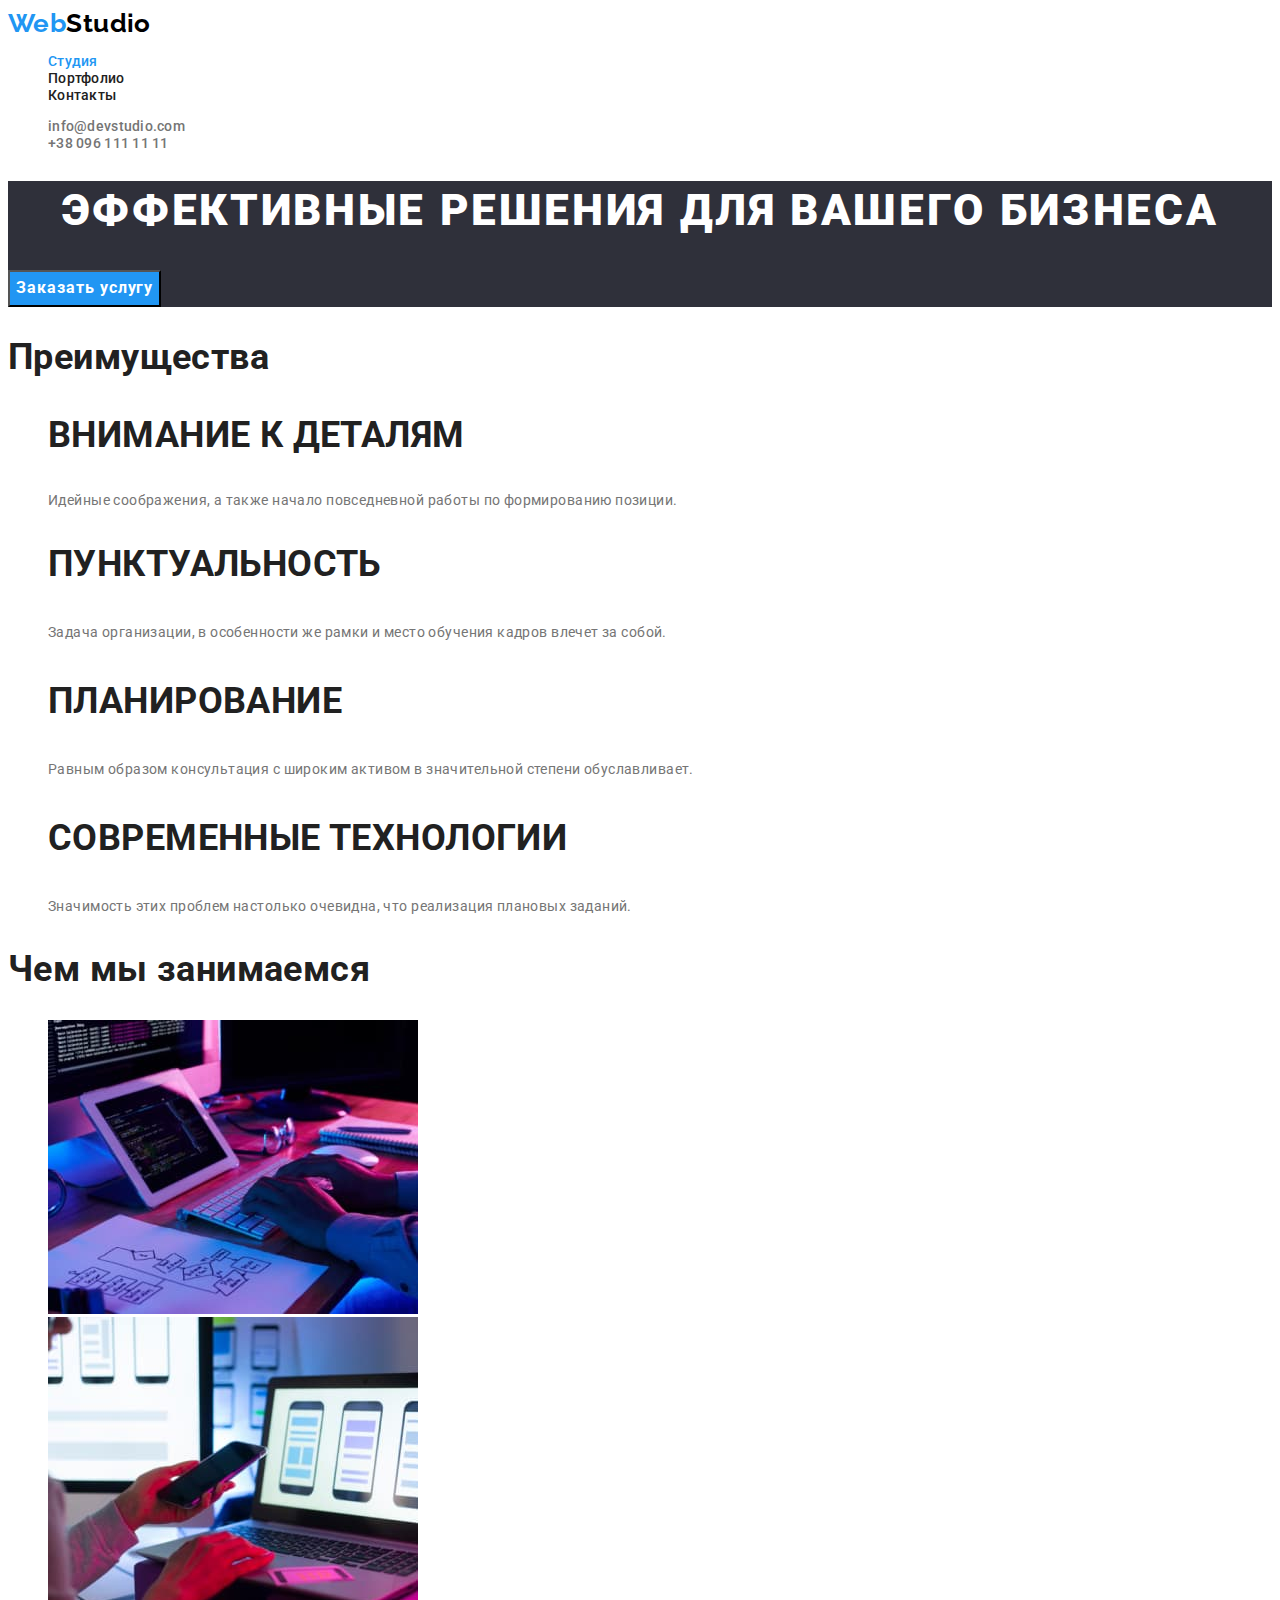
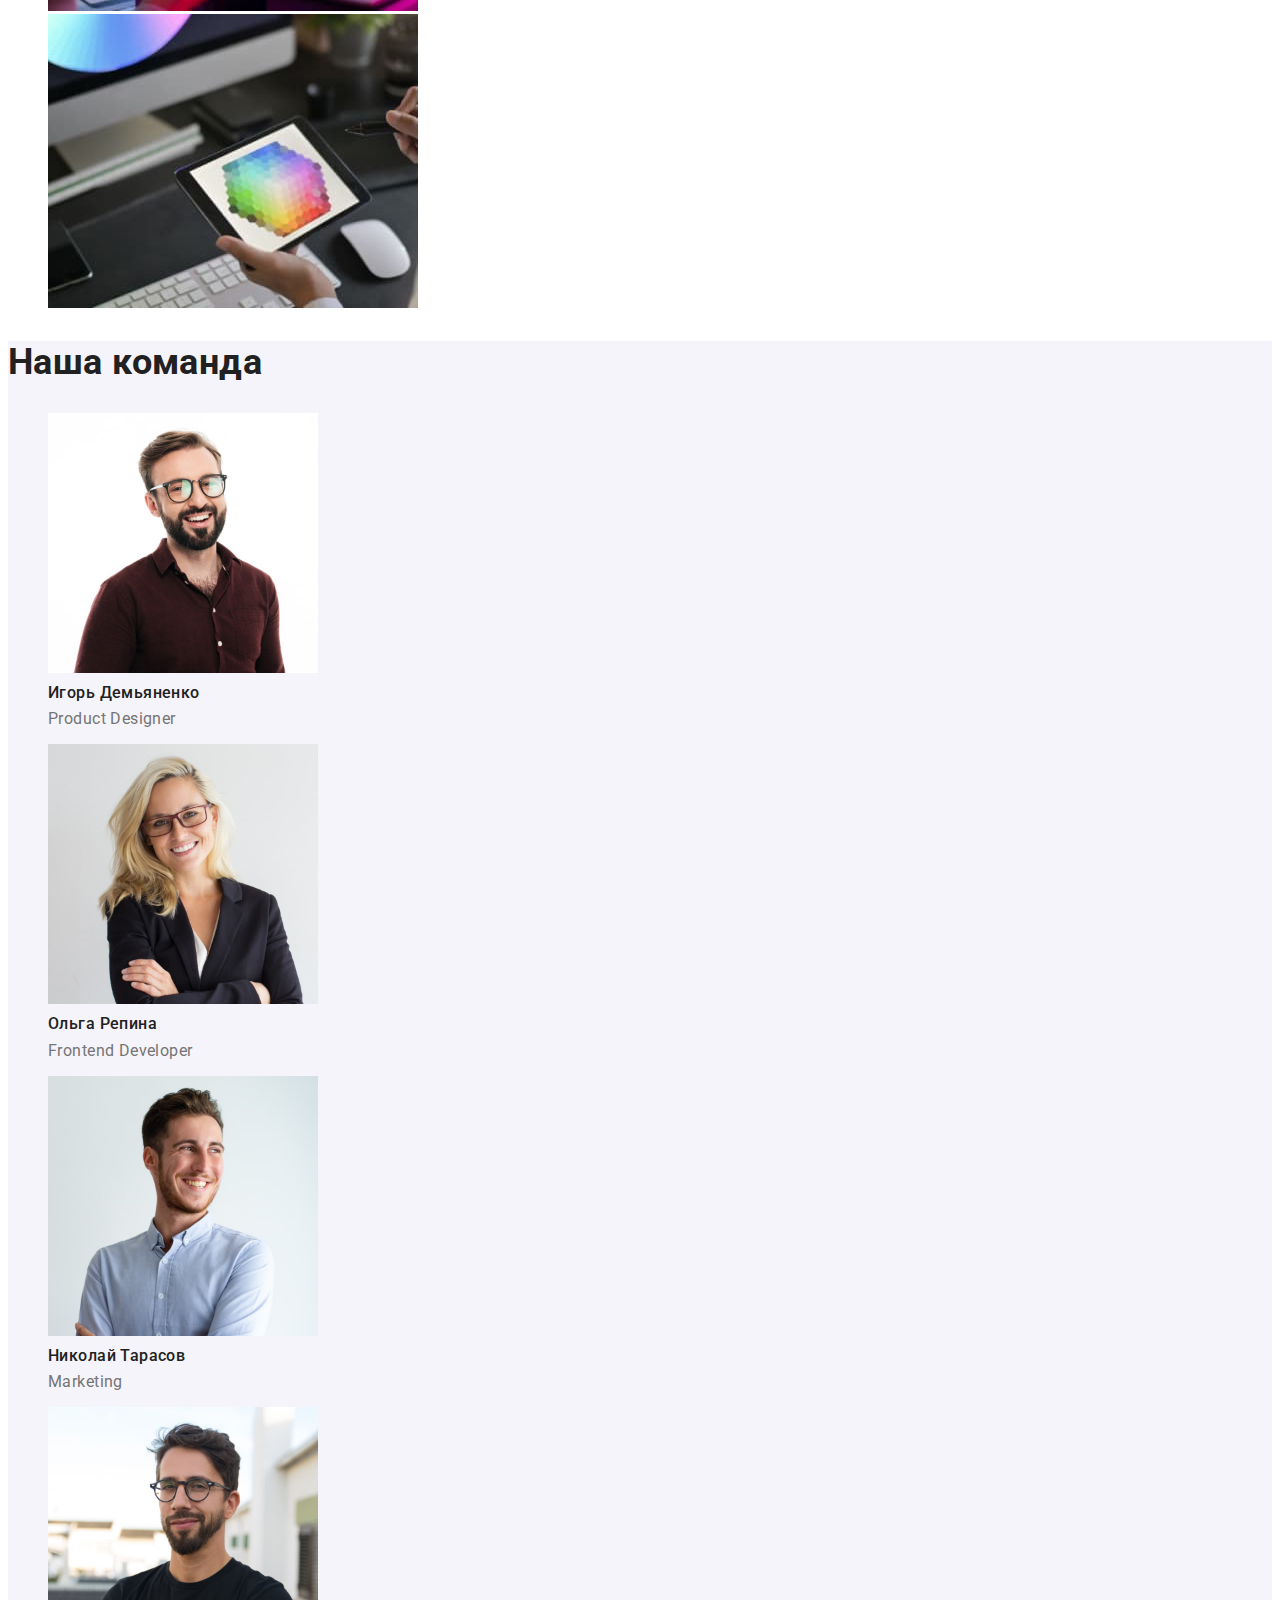
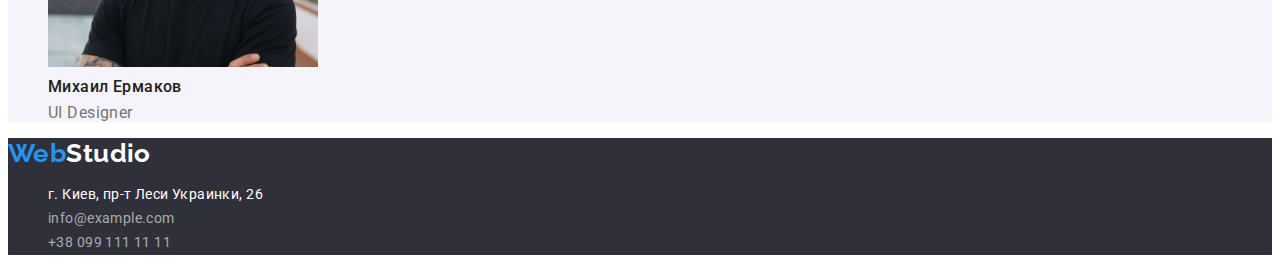
==== index.html @ 38f0632b "добавляет исходные данные" ====
<!DOCTYPE html>
<html lang="ru">
  <head>
    <meta charset="UTF-8" />
    <meta http-equiv="X-UA-Compatible" content="IE=edge" />
    <meta name="viewport" content="width=device-width, initial-scale=1.0" />
    <title>Document</title>
    <link rel="preconnect" href="https://fonts.googleapis.com" />
    <link rel="preconnect" href="https://fonts.gstatic.com" crossorigin />
    <link
      href="https://fonts.googleapis.com/css2?family=Raleway:wght@700&family=Roboto:wght@400;500;700;900&display=swap"
      rel="stylesheet"
    />
    <link rel="stylesheet" href="./css/styles.css" />
  </head>
  <body>
    <header class="header">
      <nav class="navigation">
        <a lang="en" href="" class="logo link">
          <span class="logo-name">Web</span>Studio</a
        >
        <ul class="site-nav list">
          <li class="site-nav-item">
            <a href="" class="site-nav-link link current">Студия</a>
          </li>
          <li class="site-nav-item">
            <a href="./portfolio.html" class="site-nav-link link">Портфолио</a>
          </li>
          <li class="site-nav-item">
            <a href="" class="site-nav-link link">Контакты</a>
          </li>
        </ul>
      </nav>
      <ul class="contact list">
        <li class="contact-item">
          <a href="mailto:info@devstudio.com" class="link"
            >info@devstudio.com</a
          >
        </li>
        <li class="contact-item">
          <a href="tel:+380961111111" class="link">+38 096 111 11 11</a>
        </li>
      </ul>
    </header>
    <main>
      <section class="hero">
        <h1 class="hero-title">Эффективные решения для вашего бизнеса</h1>
        <button type="button" class="button button-primary">
          Заказать услугу
        </button>
      </section>
      <section class="benefits section">
        <h2 class="title">Преимущества</h2>
        <ul class="benefist-list list">
          <li class="benefits-item">
            <h3 class="benefits-title title">Внимание к деталям</h3>
            <p>
              Идейные соображения, а также начало повседневной работы по
              формированию позиции.
            </p>
          </li>
          <li class="benefits-item">
            <h3 class="benefits-title title">Пунктуальность</h3>
            <p class="description">
              Задача организации, в особенности же рамки и место обучения кадров
              влечет за собой.
            </p>
          </li>
          <li class="benefits-item">
            <h3 class="benefits-title title">Планирование</h3>
            <p class="description">
              Равным образом консультация с широким активом в значительной
              степени обуславливает.
            </p>
          </li>
          <li>
            <h3 class="benefits-title title">Современные технологии</h3>
            <p class="description">
              Значимость этих проблем настолько очевидна, что реализация
              плановых заданий.
            </p>
          </li>
        </ul>
      </section>
      <section class="practice section">
        <h2 class="practice-title title">Чем мы занимаемся</h2>
        <ul class="practice-list list">
          <li class="practice-list-item">
            <img
              src="./images/box-1.jpg"
              alt="набор исходных данных"
              width="370"
              height="294"
            />
          </li>
          <li class="practice-list-item">
            <img
              src="./images/box-2.jpg"
              alt="визуализация мобильного приложения"
              width="370"
              height="294"
            />
          </li>
          <li class="practice-list-item">
            <img
              src="./images/box-3.jpg"
              alt="цветокоррекция"
              width="370"
              height="294"
            />
          </li>
        </ul>
      </section>
      <section class="section section-team">
        <h2 class="title">Наша команда</h2>
        <ul class="section-team-list">
          <li class="section-team-item">
            <img
              src="./images/demianenko-img-1.jpg"
              alt="сотрудник1"
              width="270"
              height="260"
            />
            <h3 class="name-title">Игорь Демьяненко</h3>
            <p lang="en" class="post">Product Designer</p>
          </li>
          <li class="section-team-item">
            <img
              src="./images/repina-img-2.jpg"
              alt="сотрудник2"
              width="270"
              height="260"
            />
            <h3 class="name-title">Ольга Репина</h3>
            <p lang="en" class="post">Frontend Developer</p>
          </li>
          <li class="section-team-item">
            <img
              src="./images/tarasov-img-3.jpg"
              alt="сотрудник3"
              width="270"
              height="260"
            />
            <h3 class="name-title">Николай Тарасов</h3>
            <p lang="en" class="post">Marketing</p>
          </li>
          <li class="section-team-item">
            <img
              src="./images/ermakov-img-4.jpg"
              alt="сотрудник3"
              width="270"
              height="260"
            />
            <h3 class="name-title">Михаил Ермаков</h3>
            <p lang="en" class="post">UI Designer</p>
          </li>
        </ul>
      </section>
    </main>
    <footer class="footer">
      <a lang="en" href="" class="logo link"
        ><span class="logo-name">Web</span>Studio</a
      >
      <address>
        <ul class="footer-contact">
          <li>
            <a
              href="https://goo.gl/maps/VYor2QJVqiVH9sgh6"
              target="_blank"
              rel="noopener noreferrer"
              class="location link"
              >г. Киев, пр-т Леси Украинки, 26</a
            >
          </li>
          <li>
            <a href="mailto:info@example.com" class="footer-contact-mail link"
              >info@example.com</a
            >
          </li>
          <li>
            <a href="tel:+380991111111" class="footer-contact-phone link"
              >+38 099 111 11 11</a
            >
          </li>
        </ul>
      </address>
    </footer>
  </body>
</html>
---- css/styles.css ----
/*  цвет основного текста color: #757575;  */
/* вторичный цвет текста color: #212121; */
/* белый цвет color: #FFFFFF; */
/*лого color: #000000; */
/* ссылки в футер color: rgba(255, 255, 255, 0.6); */
/* акцент color: #2196F3 */
/* вторичный цвет фона #F5F4FA */
/* цвет фона футер background: #2F303A */

:root {
  --primary-font-family: Roboto, sans-serif;
  --primary-text-color: #757575;
  --title-text-color: #212121;
  --accent-color: #2196f3;
  --white-color: #ffffff;
  --logo-text-color: #000000;
  --secodary-background-color: #f5f4fa;
  --footer-background-color: #2f303a;
  --hero-background-color: #2f303a;
  --button-accent-color: #188ce8;
}
ul {
  list-style: none;
}
.link {
  text-decoration: none;
}
.button {
  cursor: pointer;
  font-family: var(--primary-font-family);
  font-size: 16px;
  letter-spacing: 0.03em;
}

body {
  font-family: var(--primary-font-family);
  letter-spacing: 0.03em;
  color: var(--primary-text-color);
  background-color: var(--white-color);
  font-size: 14px;
}

.button.button-secondary {
  font-weight: 500;
  line-height: 1.63;
  color: var(--title-text-color);
  background-color: var(--secodary-background-color);
}

.button.button-secondary:hover,
.button.button-secondary:focus {
  color: var(--white-color);
  background-color: var(--accent-color);
}
.button.button-secondary:active {
  color: var(--white-color);
  background-color: var(--accent-color);
}

/* Шапка */

.site-nav .link.current {
  color: var(--accent-color);
}

/* лого */

.logo {
  color: var(--logo-text-color);
  font-family: Raleway, sans-serif;
  font-weight: 700;
  font-size: 26px;
  line-height: 1.19;
}
.logo:hover,
.logo:focus {
  color: var(--accent-color);
}
.logo-name {
  color: var(--accent-color);
}

/* навигация сайта */

.site-nav-link {
  color: var(--title-text-color);
  font-weight: 500;
  font-size: 14px;
  line-height: 1.14;
  letter-spacing: 0.02em;
}

.site-nav .link:hover,
.site-nav .link:focus {
  color: var(--accent-color);
}

.contact .link {
  color: var(--primary-text-color);
  font-weight: 500;
  font-size: 14px;
  line-height: 1.14;
  letter-spacing: 0.02em;
}
.contact .link:hover,
.contact .link:focus {
  color: var(--accent-color);
}

/* секция герой */

.hero {
  background-color: var(--hero-background-color);
}
.button.button-primary {
  font-weight: 700;
  line-height: 1.88;
  letter-spacing: 0.06em;
  color: var(--white-color);
  background-color: var(--accent-color);
}
.button.button-primary:hover,
.button.button-primary:focus {
  background-color: var(--button-accent-color);
}
.hero-title {
  font-weight: 900;
  font-size: 44px;
  line-height: 1.36;
  text-align: center;
  letter-spacing: 0.06em;
  text-transform: uppercase;
  color: var(--white-color);
}

/* названия */

.title {
  color: var(--title-text-color);
  font-weight: 700;
  font-size: 36px;
  line-height: 1.17;
}

/* портфолио */

.project-title {
  font-size: 18px;
  line-height: 2;
  letter-spacing: 0.06em;
  color: var(--title-text-color);
}
.project-name {
  font-size: 16px;
  line-height: 1.88;
  color: var(--primary-text-color);
}

/* преимущества */

.benefits-title {
  line-height: 1.14;
  text-transform: uppercase;
}
.description {
  line-height: 1.71;
}
/* сотрудники */

.section-team {
  background-color: var(--secodary-background-color);
}

.name-title {
  font-weight: 500;
  font-size: 16px;
  line-height: 1.19px;
  color: var(--title-text-color);
}
.post {
  font-size: 16px;
  line-height: 1.19;
}

/* подвал */

.footer {
  background-color: var(--footer-background-color);
}
.footer .logo {
  color: var(--white-color);
}
.footer .logo:hover,
.footer .logo:link {
  color: var(--accent-color);
}
.footer-contact .location {
  color: var(--white-color);
}
.footer-contact .link {
  font-style: normal;
  font-size: 14px;
  line-height: 1.71;
}
.footer-contact-mail,
.footer-contact-phone {
  color: rgba(255, 255, 255, 0.6);
}
.footer-contact .link:hover,
.footer-contact .link:focus {
  color: var(--accent-color);
}
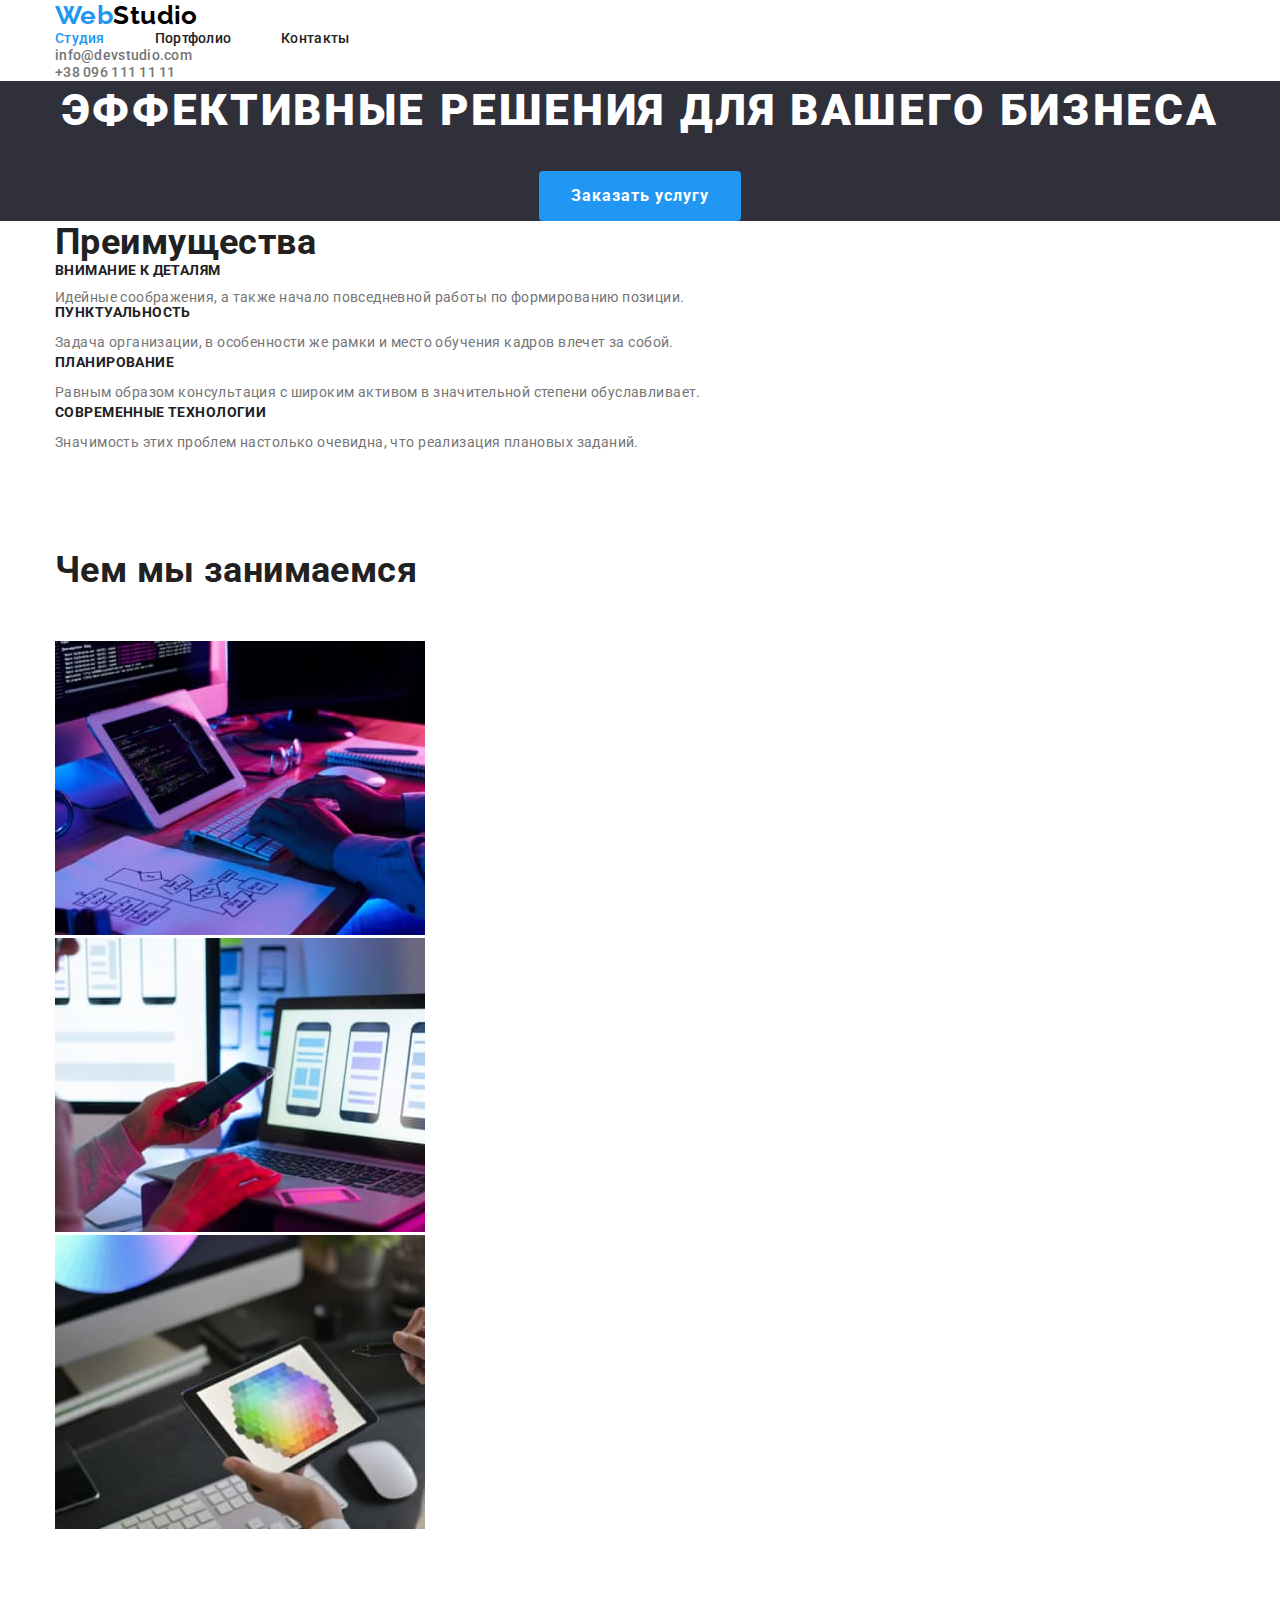
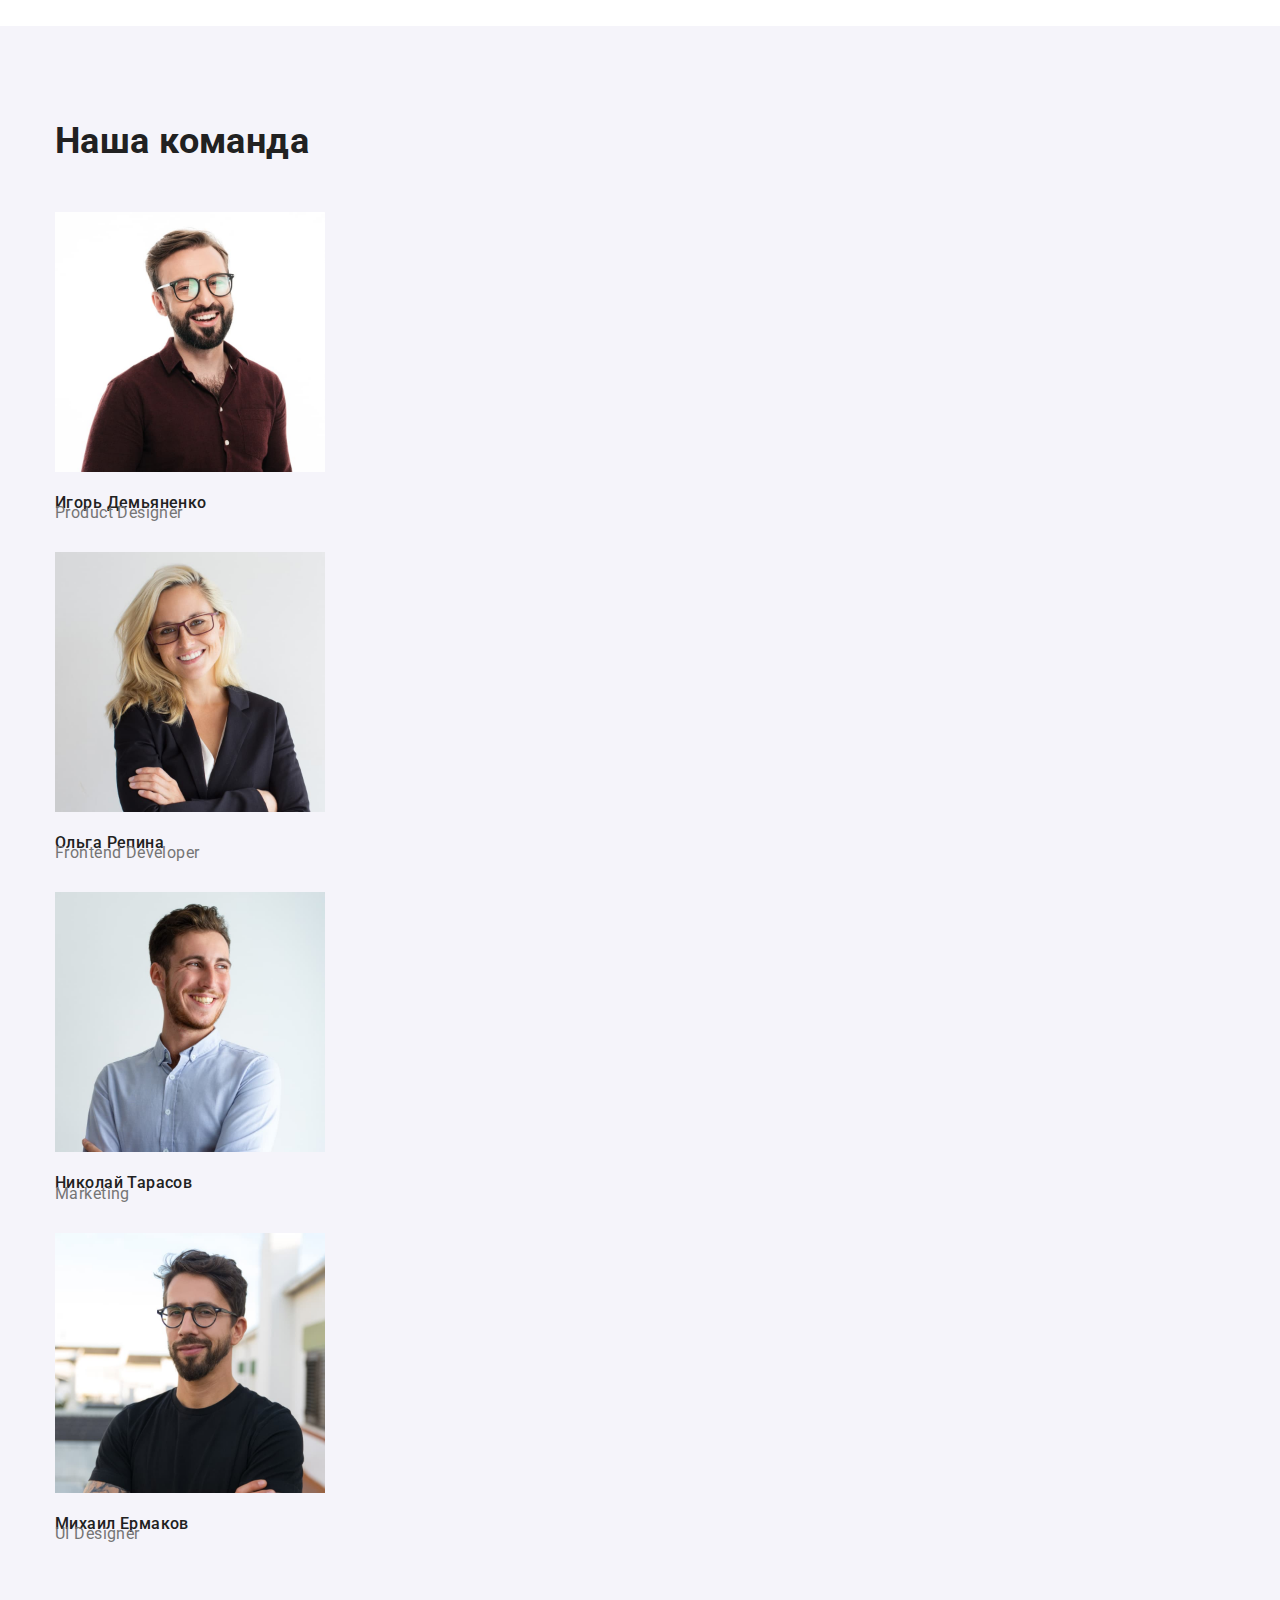
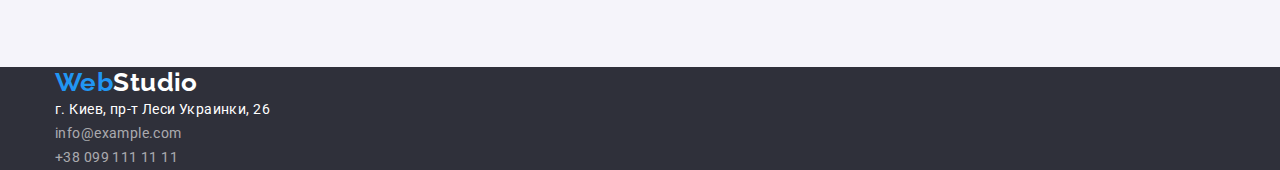
==== commit b71d347e: "добавляет геометрию" ====
--- a/index.html
+++ b/index.html
@@ -11,36 +11,44 @@
       href="https://fonts.googleapis.com/css2?family=Raleway:wght@700&family=Roboto:wght@400;500;700;900&display=swap"
       rel="stylesheet"
     />
+    <link
+      rel="stylesheet"
+      href="https://cdnjs.cloudflare.com/ajax/libs/modern-normalize/1.1.0/modern-normalize.min.css"
+    />
     <link rel="stylesheet" href="./css/styles.css" />
   </head>
   <body>
     <header class="header">
-      <nav class="navigation">
-        <a lang="en" href="" class="logo link">
-          <span class="logo-name">Web</span>Studio</a
-        >
-        <ul class="site-nav list">
-          <li class="site-nav-item">
-            <a href="" class="site-nav-link link current">Студия</a>
+      <div class="container">
+        <nav class="navigation">
+          <a lang="en" href="" class="logo link">
+            <span class="logo-name">Web</span>Studio</a
+          >
+          <ul class="site-nav list">
+            <li class="site-nav-item">
+              <a href="" class="site-nav-link link current">Студия</a>
+            </li>
+            <li class="site-nav-item">
+              <a href="./portfolio.html" class="site-nav-link link"
+                >Портфолио</a
+              >
+            </li>
+            <li class="site-nav-item">
+              <a href="" class="site-nav-link link">Контакты</a>
+            </li>
+          </ul>
+        </nav>
+        <ul class="contact list">
+          <li class="contact-item">
+            <a href="mailto:info@devstudio.com" class="link"
+              >info@devstudio.com</a
+            >
           </li>
-          <li class="site-nav-item">
-            <a href="./portfolio.html" class="site-nav-link link">Портфолио</a>
-          </li>
-          <li class="site-nav-item">
-            <a href="" class="site-nav-link link">Контакты</a>
+          <li class="contact-item">
+            <a href="tel:+380961111111" class="link">+38 096 111 11 11</a>
           </li>
         </ul>
-      </nav>
-      <ul class="contact list">
-        <li class="contact-item">
-          <a href="mailto:info@devstudio.com" class="link"
-            >info@devstudio.com</a
-          >
-        </li>
-        <li class="contact-item">
-          <a href="tel:+380961111111" class="link">+38 096 111 11 11</a>
-        </li>
-      </ul>
+      </div>
     </header>
     <main>
       <section class="hero">
@@ -50,140 +58,148 @@
         </button>
       </section>
       <section class="benefits section">
-        <h2 class="title">Преимущества</h2>
-        <ul class="benefist-list list">
-          <li class="benefits-item">
-            <h3 class="benefits-title title">Внимание к деталям</h3>
-            <p>
-              Идейные соображения, а также начало повседневной работы по
-              формированию позиции.
-            </p>
-          </li>
-          <li class="benefits-item">
-            <h3 class="benefits-title title">Пунктуальность</h3>
-            <p class="description">
-              Задача организации, в особенности же рамки и место обучения кадров
-              влечет за собой.
-            </p>
-          </li>
-          <li class="benefits-item">
-            <h3 class="benefits-title title">Планирование</h3>
-            <p class="description">
-              Равным образом консультация с широким активом в значительной
-              степени обуславливает.
-            </p>
-          </li>
-          <li>
-            <h3 class="benefits-title title">Современные технологии</h3>
-            <p class="description">
-              Значимость этих проблем настолько очевидна, что реализация
-              плановых заданий.
-            </p>
-          </li>
-        </ul>
+        <div class="container">
+          <h2 class="title">Преимущества</h2>
+          <ul class="benefist-list list">
+            <li class="benefits-item">
+              <h3 class="benefits-title title">Внимание к деталям</h3>
+              <p>
+                Идейные соображения, а также начало повседневной работы по
+                формированию позиции.
+              </p>
+            </li>
+            <li class="benefits-item">
+              <h3 class="benefits-title title">Пунктуальность</h3>
+              <p class="description">
+                Задача организации, в особенности же рамки и место обучения
+                кадров влечет за собой.
+              </p>
+            </li>
+            <li class="benefits-item">
+              <h3 class="benefits-title title">Планирование</h3>
+              <p class="description">
+                Равным образом консультация с широким активом в значительной
+                степени обуславливает.
+              </p>
+            </li>
+            <li>
+              <h3 class="benefits-title title">Современные технологии</h3>
+              <p class="description">
+                Значимость этих проблем настолько очевидна, что реализация
+                плановых заданий.
+              </p>
+            </li>
+          </ul>
+        </div>
       </section>
       <section class="practice section">
-        <h2 class="practice-title title">Чем мы занимаемся</h2>
-        <ul class="practice-list list">
-          <li class="practice-list-item">
-            <img
-              src="./images/box-1.jpg"
-              alt="набор исходных данных"
-              width="370"
-              height="294"
-            />
-          </li>
-          <li class="practice-list-item">
-            <img
-              src="./images/box-2.jpg"
-              alt="визуализация мобильного приложения"
-              width="370"
-              height="294"
-            />
-          </li>
-          <li class="practice-list-item">
-            <img
-              src="./images/box-3.jpg"
-              alt="цветокоррекция"
-              width="370"
-              height="294"
-            />
-          </li>
-        </ul>
+        <div class="container">
+          <h2 class="practice-title title">Чем мы занимаемся</h2>
+          <ul class="practice-list list">
+            <li class="practice-list-item">
+              <img
+                src="./images/box-1.jpg"
+                alt="набор исходных данных"
+                width="370"
+                height="294"
+              />
+            </li>
+            <li class="practice-list-item">
+              <img
+                src="./images/box-2.jpg"
+                alt="визуализация мобильного приложения"
+                width="370"
+                height="294"
+              />
+            </li>
+            <li class="practice-list-item">
+              <img
+                src="./images/box-3.jpg"
+                alt="цветокоррекция"
+                width="370"
+                height="294"
+              />
+            </li>
+          </ul>
+        </div>
       </section>
       <section class="section section-team">
-        <h2 class="title">Наша команда</h2>
-        <ul class="section-team-list">
-          <li class="section-team-item">
-            <img
-              src="./images/demianenko-img-1.jpg"
-              alt="сотрудник1"
-              width="270"
-              height="260"
-            />
-            <h3 class="name-title">Игорь Демьяненко</h3>
-            <p lang="en" class="post">Product Designer</p>
-          </li>
-          <li class="section-team-item">
-            <img
-              src="./images/repina-img-2.jpg"
-              alt="сотрудник2"
-              width="270"
-              height="260"
-            />
-            <h3 class="name-title">Ольга Репина</h3>
-            <p lang="en" class="post">Frontend Developer</p>
-          </li>
-          <li class="section-team-item">
-            <img
-              src="./images/tarasov-img-3.jpg"
-              alt="сотрудник3"
-              width="270"
-              height="260"
-            />
-            <h3 class="name-title">Николай Тарасов</h3>
-            <p lang="en" class="post">Marketing</p>
-          </li>
-          <li class="section-team-item">
-            <img
-              src="./images/ermakov-img-4.jpg"
-              alt="сотрудник3"
-              width="270"
-              height="260"
-            />
-            <h3 class="name-title">Михаил Ермаков</h3>
-            <p lang="en" class="post">UI Designer</p>
-          </li>
-        </ul>
+        <div class="container">
+          <h2 class="section-team-title title">Наша команда</h2>
+          <ul class="section-team-list">
+            <li class="section-team-item">
+              <img
+                src="./images/demianenko-img-1.jpg"
+                alt="сотрудник1"
+                width="270"
+                height="260"
+              />
+              <h3 class="name-title">Игорь Демьяненко</h3>
+              <p lang="en" class="post">Product Designer</p>
+            </li>
+            <li class="section-team-item">
+              <img
+                src="./images/repina-img-2.jpg"
+                alt="сотрудник2"
+                width="270"
+                height="260"
+              />
+              <h3 class="name-title">Ольга Репина</h3>
+              <p lang="en" class="post">Frontend Developer</p>
+            </li>
+            <li class="section-team-item">
+              <img
+                src="./images/tarasov-img-3.jpg"
+                alt="сотрудник3"
+                width="270"
+                height="260"
+              />
+              <h3 class="name-title">Николай Тарасов</h3>
+              <p lang="en" class="post">Marketing</p>
+            </li>
+            <li class="section-team-item">
+              <img
+                src="./images/ermakov-img-4.jpg"
+                alt="сотрудник3"
+                width="270"
+                height="260"
+              />
+              <h3 class="name-title">Михаил Ермаков</h3>
+              <p lang="en" class="post">UI Designer</p>
+            </li>
+          </ul>
+        </div>
       </section>
     </main>
     <footer class="footer">
-      <a lang="en" href="" class="logo link"
-        ><span class="logo-name">Web</span>Studio</a
-      >
-      <address>
-        <ul class="footer-contact">
-          <li>
-            <a
-              href="https://goo.gl/maps/VYor2QJVqiVH9sgh6"
-              target="_blank"
-              rel="noopener noreferrer"
-              class="location link"
-              >г. Киев, пр-т Леси Украинки, 26</a
-            >
-          </li>
-          <li>
-            <a href="mailto:info@example.com" class="footer-contact-mail link"
-              >info@example.com</a
-            >
-          </li>
-          <li>
-            <a href="tel:+380991111111" class="footer-contact-phone link"
-              >+38 099 111 11 11</a
-            >
-          </li>
-        </ul>
-      </address>
+      <div class="container">
+        <a lang="en" href="" class="logo link"
+          ><span class="logo-name">Web</span>Studio</a
+        >
+        <address>
+          <ul class="footer-contact">
+            <li>
+              <a
+                href="https://goo.gl/maps/VYor2QJVqiVH9sgh6"
+                target="_blank"
+                rel="noopener noreferrer"
+                class="location link"
+                >г. Киев, пр-т Леси Украинки, 26</a
+              >
+            </li>
+            <li>
+              <a href="mailto:info@example.com" class="footer-contact-mail link"
+                >info@example.com</a
+              >
+            </li>
+            <li>
+              <a href="tel:+380991111111" class="footer-contact-phone link"
+                >+38 099 111 11 11</a
+              >
+            </li>
+          </ul>
+        </address>
+      </div>
     </footer>
   </body>
 </html>
--- a/css/styles.css
+++ b/css/styles.css
@@ -21,7 +21,20 @@
 }
 ul {
   list-style: none;
-}
+  padding: 0;
+  margin: 0;
+}
+h1,
+h2,
+h3,
+h4,
+h5,
+h6,
+p {
+  margin-top: 0;
+  margin-bottom: 0;
+}
+
 .link {
   text-decoration: none;
 }
@@ -30,6 +43,9 @@
   font-family: var(--primary-font-family);
   font-size: 16px;
   letter-spacing: 0.03em;
+  display: inline-block;
+  border-radius: 4px;
+  text-align: center;
 }
 
 body {
@@ -39,6 +55,13 @@
   background-color: var(--white-color);
   font-size: 14px;
 }
+.container {
+  width: 1200px;
+  margin-left: auto;
+  margin-right: auto;
+  padding-left: 15px;
+  padding-right: 15px;
+}
 
 .button.button-secondary {
   font-weight: 500;
@@ -56,11 +79,23 @@
   color: var(--white-color);
   background-color: var(--accent-color);
 }
+.section {
+  margin-bottom: 94px;
+}
 
 /* Шапка */
 
 .site-nav .link.current {
   color: var(--accent-color);
+}
+.site-nav .link {
+  display: block;
+}
+.site-nav {
+  display: flex;
+}
+.site-nav-item:not(:last-child) {
+  margin-right: 50px;
 }
 
 /* лого */
@@ -111,6 +146,7 @@
 
 .hero {
   background-color: var(--hero-background-color);
+  text-align: center;
 }
 .button.button-primary {
   font-weight: 700;
@@ -118,6 +154,9 @@
   letter-spacing: 0.06em;
   color: var(--white-color);
   background-color: var(--accent-color);
+  padding: 10px 32px;
+  min-width: 200px;
+  border: 0;
 }
 .button.button-primary:hover,
 .button.button-primary:focus {
@@ -131,6 +170,7 @@
   letter-spacing: 0.06em;
   text-transform: uppercase;
   color: var(--white-color);
+  margin-bottom: 30px;
 }
 
 /* названия */
@@ -159,18 +199,31 @@
 /* преимущества */
 
 .benefits-title {
+  font-size: 14px;
   line-height: 1.14;
   text-transform: uppercase;
+  margin-bottom: 10px;
 }
 .description {
   line-height: 1.71;
 }
+
+/* деятельность */
+.practice-title {
+  margin-bottom: 50px;
+}
+
 /* сотрудники */
 
 .section-team {
   background-color: var(--secodary-background-color);
-}
-
+  margin-bottom: 0;
+  padding-top: 94px;
+  padding-bottom: 94px;
+}
+.section-team-list {
+  margin-top: 50px;
+}
 .name-title {
   font-weight: 500;
   font-size: 16px;
@@ -181,7 +234,13 @@
   font-size: 16px;
   line-height: 1.19;
 }
-
+.section-team-item {
+  padding-bottom: 30px;
+}
+.section-team-item img {
+  display: block;
+  margin-bottom: 30px;
+}
 /* подвал */
 
 .footer {
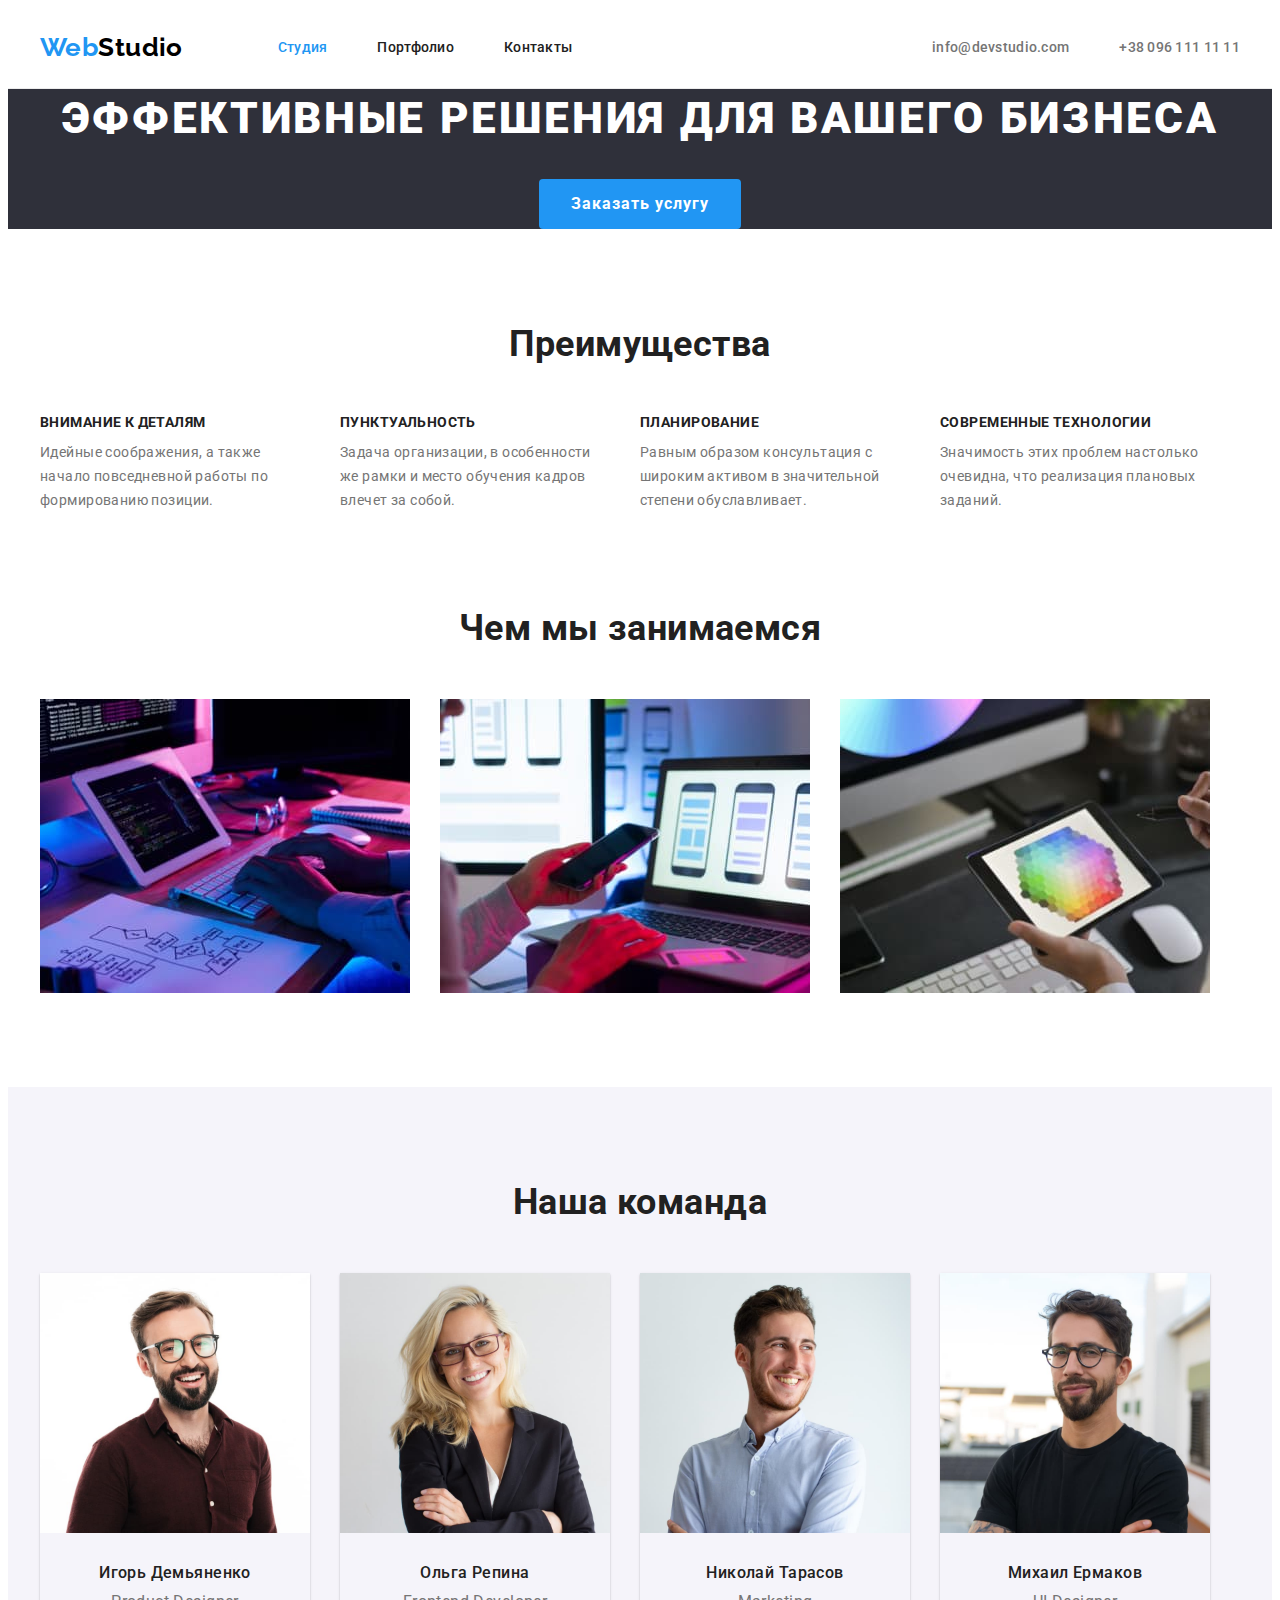
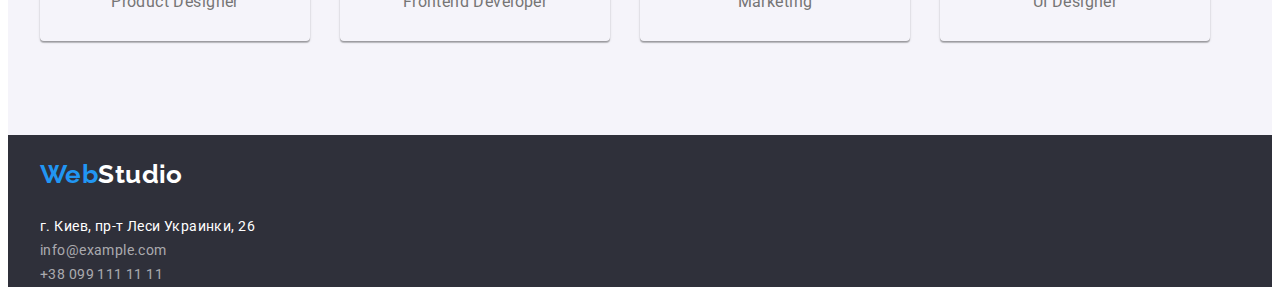
==== commit bfdb44fc: "добавляет геометрию" ====
--- a/index.html
+++ b/index.html
@@ -14,12 +14,15 @@
     <link
       rel="stylesheet"
       href="https://cdnjs.cloudflare.com/ajax/libs/modern-normalize/1.1.0/modern-normalize.min.css"
+      integrity="sha512-wpPYUAdjBVSE4KJnH1VR1HeZfpl1ub8YT/NKx4PuQ5NmX2tKuGu6U/JRp5y+Y8XG2tV+wKQpNHVUX03MfMFn9Q=="
+      crossorigin="anonymous"
+      referrerpolicy="no-referrer"
     />
     <link rel="stylesheet" href="./css/styles.css" />
   </head>
   <body>
     <header class="header">
-      <div class="container">
+      <div class="container main-nav">
         <nav class="navigation">
           <a lang="en" href="" class="logo link">
             <span class="logo-name">Web</span>Studio</a
@@ -59,31 +62,31 @@
       </section>
       <section class="benefits section">
         <div class="container">
-          <h2 class="title">Преимущества</h2>
+          <h2 class="title visually-hidden">Преимущества</h2>
           <ul class="benefist-list list">
             <li class="benefits-item">
-              <h3 class="benefits-title title">Внимание к деталям</h3>
-              <p>
+              <h3 class="benefits-title">Внимание к деталям</h3>
+              <p class="description">
                 Идейные соображения, а также начало повседневной работы по
                 формированию позиции.
               </p>
             </li>
             <li class="benefits-item">
-              <h3 class="benefits-title title">Пунктуальность</h3>
+              <h3 class="benefits-title">Пунктуальность</h3>
               <p class="description">
                 Задача организации, в особенности же рамки и место обучения
                 кадров влечет за собой.
               </p>
             </li>
             <li class="benefits-item">
-              <h3 class="benefits-title title">Планирование</h3>
+              <h3 class="benefits-title">Планирование</h3>
               <p class="description">
                 Равным образом консультация с широким активом в значительной
                 степени обуславливает.
               </p>
             </li>
-            <li>
-              <h3 class="benefits-title title">Современные технологии</h3>
+            <li class="benefits-item">
+              <h3 class="benefits-title">Современные технологии</h3>
               <p class="description">
                 Значимость этих проблем настолько очевидна, что реализация
                 плановых заданий.
--- a/css/styles.css
+++ b/css/styles.css
@@ -34,16 +34,20 @@
   margin-top: 0;
   margin-bottom: 0;
 }
+img {
+  display: block;
+}
 
 .link {
   text-decoration: none;
 }
 .button {
+  display: inline-block;
   cursor: pointer;
+  border: 0;
   font-family: var(--primary-font-family);
   font-size: 16px;
   letter-spacing: 0.03em;
-  display: inline-block;
   border-radius: 4px;
   text-align: center;
 }
@@ -63,44 +67,28 @@
   padding-right: 15px;
 }
 
-.button.button-secondary {
-  font-weight: 500;
-  line-height: 1.63;
-  color: var(--title-text-color);
-  background-color: var(--secodary-background-color);
-}
-
-.button.button-secondary:hover,
-.button.button-secondary:focus {
-  color: var(--white-color);
-  background-color: var(--accent-color);
-}
-.button.button-secondary:active {
-  color: var(--white-color);
-  background-color: var(--accent-color);
-}
 .section {
-  margin-bottom: 94px;
+  padding-bottom: 94px;
+  padding-top: 94px;
 }
 
 /* Шапка */
-
-.site-nav .link.current {
-  color: var(--accent-color);
-}
-.site-nav .link {
+.header {
+  border-bottom: 1px solid #ececec;
+}
+.main-nav {
+  display: flex;
+  align-items: center;
+}
+.navigation {
+  display: flex;
+}
+/* лого */
+
+.logo {
   display: block;
-}
-.site-nav {
-  display: flex;
-}
-.site-nav-item:not(:last-child) {
-  margin-right: 50px;
-}
-
-/* лого */
-
-.logo {
+  padding-top: 24px;
+  padding-bottom: 25px;
   color: var(--logo-text-color);
   font-family: Raleway, sans-serif;
   font-weight: 700;
@@ -116,26 +104,49 @@
 }
 
 /* навигация сайта */
+.site-nav .link.current {
+  color: var(--accent-color);
+}
+
+.site-nav {
+  display: flex;
+  margin-left: 95px;
+}
+.site-nav-item:not(:last-child) {
+  margin-right: 50px;
+}
 
 .site-nav-link {
-  color: var(--title-text-color);
+  display: block;
+  padding-top: 32px;
+  padding-bottom: 32px;
   font-weight: 500;
   font-size: 14px;
   line-height: 1.14;
   letter-spacing: 0.02em;
+  color: var(--title-text-color);
 }
 
 .site-nav .link:hover,
 .site-nav .link:focus {
   color: var(--accent-color);
 }
-
+.contact {
+  display: flex;
+  margin-left: auto;
+}
+.contact-item + .contact-item {
+  margin-left: 50px;
+}
 .contact .link {
-  color: var(--primary-text-color);
+  display: block;
+  padding-top: 32px;
+  padding-bottom: 32px;
   font-weight: 500;
   font-size: 14px;
   line-height: 1.14;
   letter-spacing: 0.02em;
+  color: var(--primary-text-color);
 }
 .contact .link:hover,
 .contact .link:focus {
@@ -149,20 +160,20 @@
   text-align: center;
 }
 .button.button-primary {
+  padding: 10px 32px;
+  min-width: 200px;
   font-weight: 700;
   line-height: 1.88;
   letter-spacing: 0.06em;
   color: var(--white-color);
   background-color: var(--accent-color);
-  padding: 10px 32px;
-  min-width: 200px;
-  border: 0;
 }
 .button.button-primary:hover,
 .button.button-primary:focus {
   background-color: var(--button-accent-color);
 }
 .hero-title {
+  margin-bottom: 30px;
   font-weight: 900;
   font-size: 44px;
   line-height: 1.36;
@@ -170,16 +181,17 @@
   letter-spacing: 0.06em;
   text-transform: uppercase;
   color: var(--white-color);
-  margin-bottom: 30px;
 }
 
 /* названия */
 
 .title {
-  color: var(--title-text-color);
+  margin-bottom: 50px;
+  text-align: center;
   font-weight: 700;
   font-size: 36px;
   line-height: 1.17;
+  color: var(--title-text-color);
 }
 
 /* портфолио */
@@ -195,50 +207,140 @@
   line-height: 1.88;
   color: var(--primary-text-color);
 }
+.button-list {
+  display: flex;
+  justify-content: center;
+  margin-bottom: 50px;
+}
+.button-item:not(:last-child) {
+  margin-right: 8px;
+}
+.button.button-secondary {
+  padding: 6px 22px;
+  box-shadow: 0px 3px 1px rgba(0, 0, 0, 0.1), 0px 1px 2px rgba(0, 0, 0, 0.08),
+    0px 2px 2px rgba(0, 0, 0, 0.12);
+  border-radius: 4px;
+  font-weight: 500;
+  line-height: 1.63;
+  color: var(--title-text-color);
+  background-color: var(--secodary-background-color);
+}
+
+.button.button-secondary:hover,
+.button.button-secondary:focus {
+  color: var(--white-color);
+  background-color: var(--accent-color);
+}
+.button.button-secondary:active {
+  color: var(--white-color);
+  background-color: var(--accent-color);
+}
+.project-list {
+  display: flex;
+  flex-wrap: wrap;
+  margin-left: -30px;
+  margin-top: -30px;
+}
+
+.project-item {
+  flex-basis: calc(100 / 3 - 30px);
+  margin-left: 30px;
+  margin-top: 30px;
+  /* width: 370px; */
+  /* border: 1px solid #eeeeee; */
+}
+.card-content{
+  padding: 20px 24px;
+   border: 1px solid #eeeeee;
+}
+
+/* .project-item:nth-child(3n) { */
+  /* margin-right: 0; */
+}
+/* .project-item:nth-last-child(-n + 3) { */
+  /* margin-bottom: 30px; */
+}
 
 /* преимущества */
 
+.visually-hidden {
+  position: absolute;
+  width: 1px;
+  height: 1px;
+  margin: -1px;
+  border: 0;
+  padding: 0;
+  white-space: nowrap;
+  clip-path: inset(100%);
+  clip: rect(0 0 0 0);
+  overflow: hidden;
+}
+.benefist-list {
+  display: flex;
+}
+.benefits-item {
+  width: 270px;
+}
+.benefits-item:not(:last-child) {
+  margin-right: 30px;
+}
 .benefits-title {
+  margin-bottom: 10px;
   font-size: 14px;
   line-height: 1.14;
   text-transform: uppercase;
-  margin-bottom: 10px;
-}
+  font-weight: 700;
+  color: var(--title-text-color);
+}
+
 .description {
   line-height: 1.71;
 }
 
 /* деятельность */
-.practice-title {
-  margin-bottom: 50px;
+.practice {
+  padding-top: 0;
+}
+.practice-list {
+  display: flex;
+}
+.practice-list-item:not(:last-child) {
+  margin-right: 30px;
 }
 
 /* сотрудники */
 
 .section-team {
+  padding-bottom: 94px;
   background-color: var(--secodary-background-color);
-  margin-bottom: 0;
-  padding-top: 94px;
-  padding-bottom: 94px;
-}
+}
+
 .section-team-list {
-  margin-top: 50px;
+  display: flex;
+}
+.section-team-item:not(:last-child) {
+  margin-right: 30px;
 }
 .name-title {
+  text-align: center;
+  margin-bottom: 10px;
   font-weight: 500;
   font-size: 16px;
-  line-height: 1.19px;
+  line-height: 1.19;
   color: var(--title-text-color);
 }
 .post {
   font-size: 16px;
   line-height: 1.19;
+  text-align: center;
 }
 .section-team-item {
   padding-bottom: 30px;
+  box-shadow: 0px 1px 3px rgba(0, 0, 0, 0.12), 0px 1px 1px rgba(0, 0, 0, 0.14),
+    0px 2px 1px rgba(0, 0, 0, 0.2);
+  border-radius: 0px 0px 4px 4px;
 }
 .section-team-item img {
-  display: block;
   margin-bottom: 30px;
 }
 /* подвал */
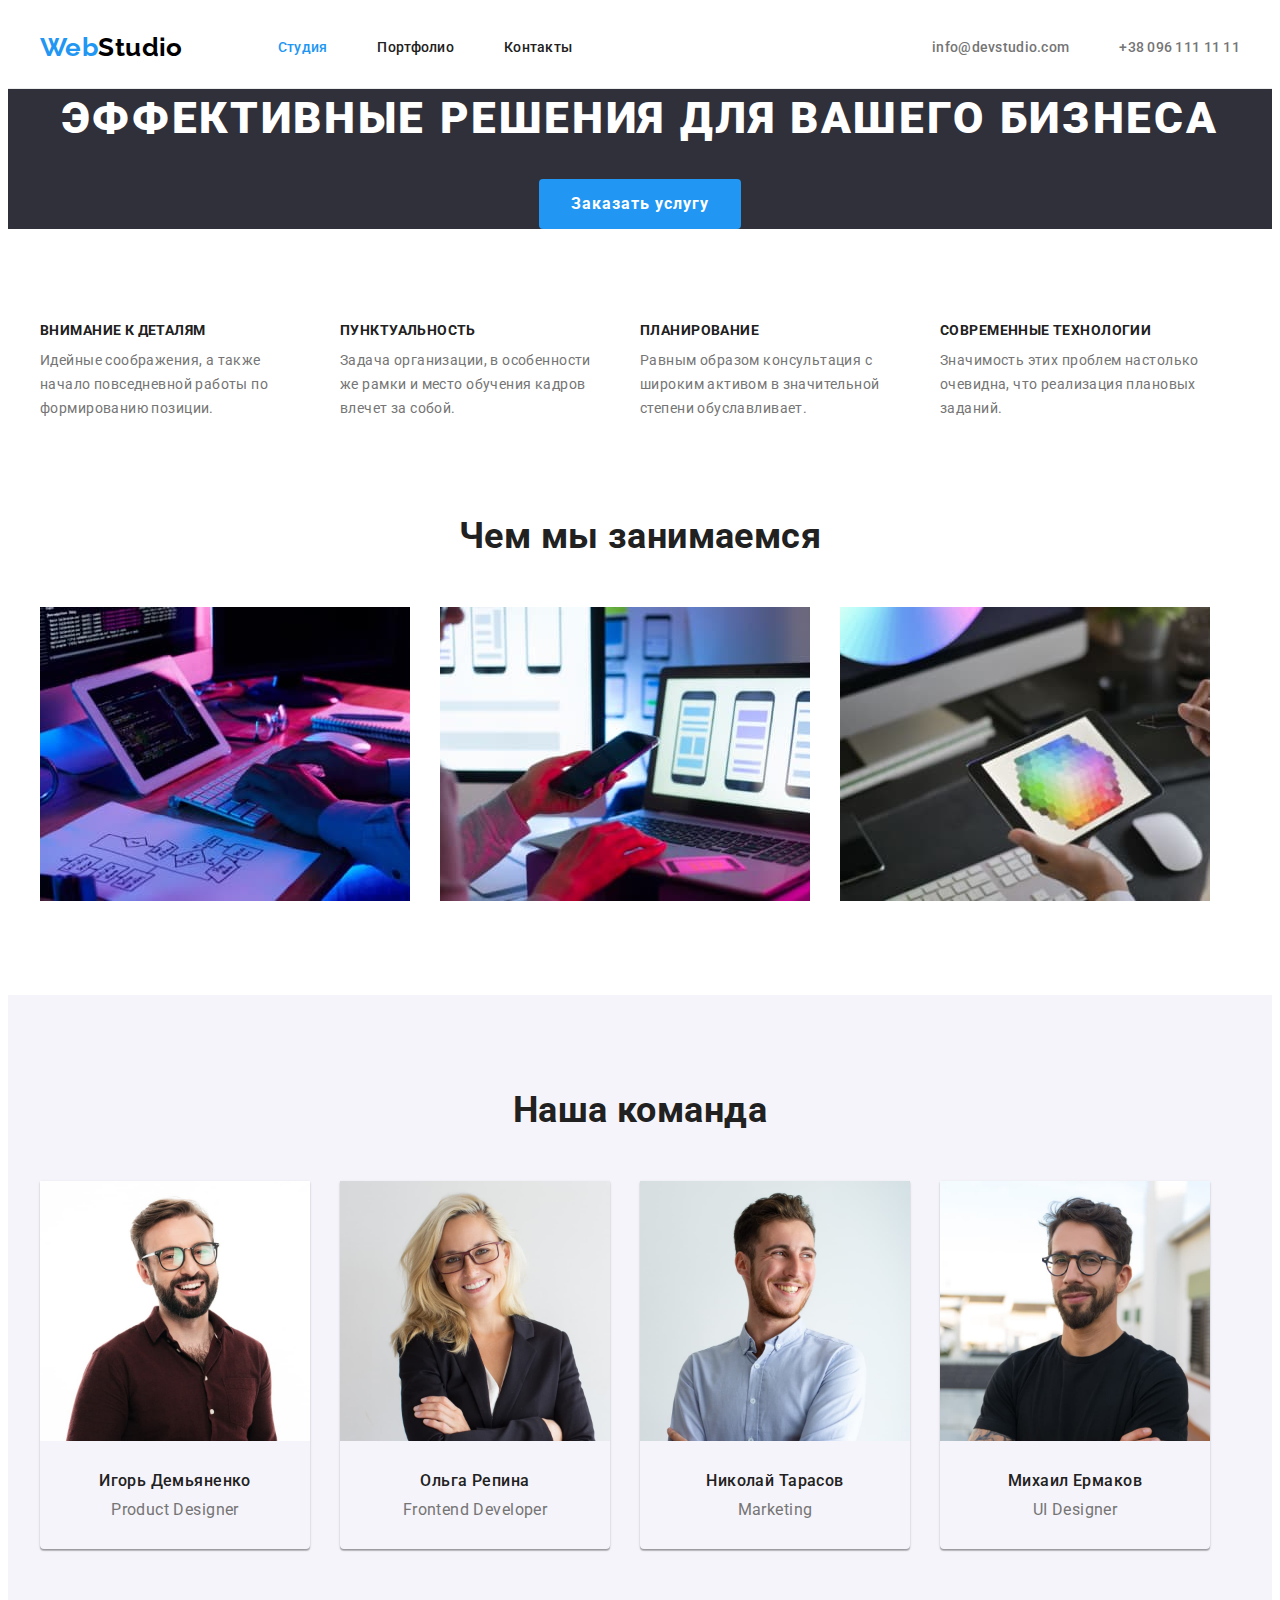
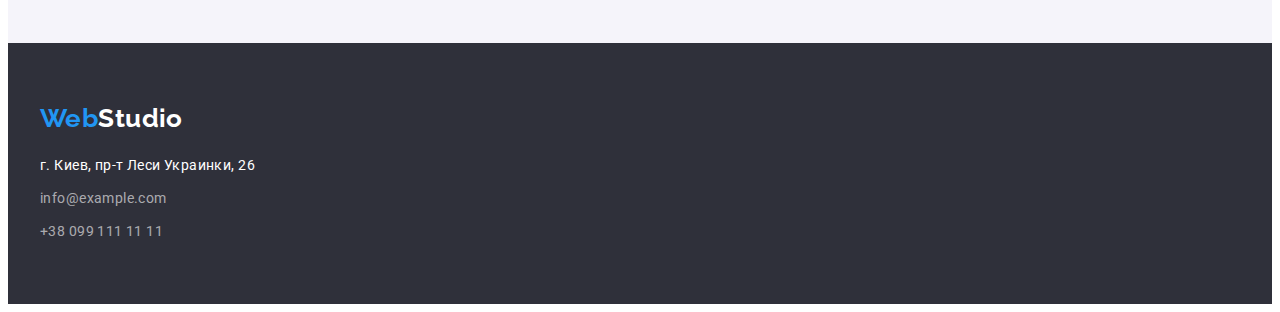
==== commit 17a30072: "добавляет изменения" ====
--- a/index.html
+++ b/index.html
@@ -137,8 +137,10 @@
                 width="270"
                 height="260"
               />
-              <h3 class="name-title">Игорь Демьяненко</h3>
-              <p lang="en" class="post">Product Designer</p>
+              <div class="container-foto">
+                <h3 class="name-title">Игорь Демьяненко</h3>
+                <p lang="en" class="post">Product Designer</p>
+              </div>
             </li>
             <li class="section-team-item">
               <img
@@ -147,8 +149,10 @@
                 width="270"
                 height="260"
               />
-              <h3 class="name-title">Ольга Репина</h3>
-              <p lang="en" class="post">Frontend Developer</p>
+              <div class="container-foto">
+                <h3 class="name-title">Ольга Репина</h3>
+                <p lang="en" class="post">Frontend Developer</p>
+              </div>
             </li>
             <li class="section-team-item">
               <img
@@ -157,8 +161,10 @@
                 width="270"
                 height="260"
               />
-              <h3 class="name-title">Николай Тарасов</h3>
-              <p lang="en" class="post">Marketing</p>
+              <div class="container-foto">
+                <h3 class="name-title">Николай Тарасов</h3>
+                <p lang="en" class="post">Marketing</p>
+              </div>
             </li>
             <li class="section-team-item">
               <img
@@ -167,8 +173,10 @@
                 width="270"
                 height="260"
               />
-              <h3 class="name-title">Михаил Ермаков</h3>
-              <p lang="en" class="post">UI Designer</p>
+              <div class="container-foto">
+                <h3 class="name-title">Михаил Ермаков</h3>
+                <p lang="en" class="post">UI Designer</p>
+              </div>
             </li>
           </ul>
         </div>
@@ -181,7 +189,7 @@
         >
         <address>
           <ul class="footer-contact">
-            <li>
+            <li class="footer-contact-item">
               <a
                 href="https://goo.gl/maps/VYor2QJVqiVH9sgh6"
                 target="_blank"
@@ -190,12 +198,12 @@
                 >г. Киев, пр-т Леси Украинки, 26</a
               >
             </li>
-            <li>
+            <li class="footer-contact-item">
               <a href="mailto:info@example.com" class="footer-contact-mail link"
                 >info@example.com</a
               >
             </li>
-            <li>
+            <li class="footer-contact-item">
               <a href="tel:+380991111111" class="footer-contact-phone link"
                 >+38 099 111 11 11</a
               >
--- a/css/styles.css
+++ b/css/styles.css
@@ -238,27 +238,23 @@
 .project-list {
   display: flex;
   flex-wrap: wrap;
-  margin-left: -30px;
-  margin-top: -30px;
 }
 
 .project-item {
-  flex-basis: calc(100 / 3 - 30px);
-  margin-left: 30px;
-  margin-top: 30px;
-  /* width: 370px; */
-  /* border: 1px solid #eeeeee; */
-}
-.card-content{
+  width: calc((100% - 60px) / 3);
+  margin-right: 30px;
+  margin-bottom: 30px;
+}
+.card-content {
   padding: 20px 24px;
-   border: 1px solid #eeeeee;
-}
-
-/* .project-item:nth-child(3n) { */
-  /* margin-right: 0; */
-}
-/* .project-item:nth-last-child(-n + 3) { */
-  /* margin-bottom: 30px; */
+  border: 1px solid #eeeeee;
+}
+
+.project-item:nth-child(3n) {
+  margin-right: 0;
+}
+.project-item:nth-last-child(-n + 3) {
+  margin-bottom: 0px;
 }
 
 /* преимущества */
@@ -321,9 +317,13 @@
 .section-team-item:not(:last-child) {
   margin-right: 30px;
 }
+.container-foto {
+  padding-top: 30px;
+  padding-bottom: 30px;
+}
 .name-title {
-  text-align: center;
   margin-bottom: 10px;
+  text-align: center;
   font-weight: 500;
   font-size: 16px;
   line-height: 1.19;
@@ -335,26 +335,28 @@
   text-align: center;
 }
 .section-team-item {
-  padding-bottom: 30px;
   box-shadow: 0px 1px 3px rgba(0, 0, 0, 0.12), 0px 1px 1px rgba(0, 0, 0, 0.14),
     0px 2px 1px rgba(0, 0, 0, 0.2);
   border-radius: 0px 0px 4px 4px;
 }
-.section-team-item img {
-  margin-bottom: 30px;
-}
+
 /* подвал */
 
 .footer {
+  padding-top: 60px;
+  padding-bottom: 60px;
   background-color: var(--footer-background-color);
 }
 .footer .logo {
+  padding: 0;
+  margin-bottom: 20px;
   color: var(--white-color);
 }
 .footer .logo:hover,
 .footer .logo:link {
   color: var(--accent-color);
 }
+
 .footer-contact .location {
   color: var(--white-color);
 }
@@ -362,6 +364,9 @@
   font-style: normal;
   font-size: 14px;
   line-height: 1.71;
+}
+.footer-contact-item:not(:last-child) {
+  margin-bottom: 9px;
 }
 .footer-contact-mail,
 .footer-contact-phone {
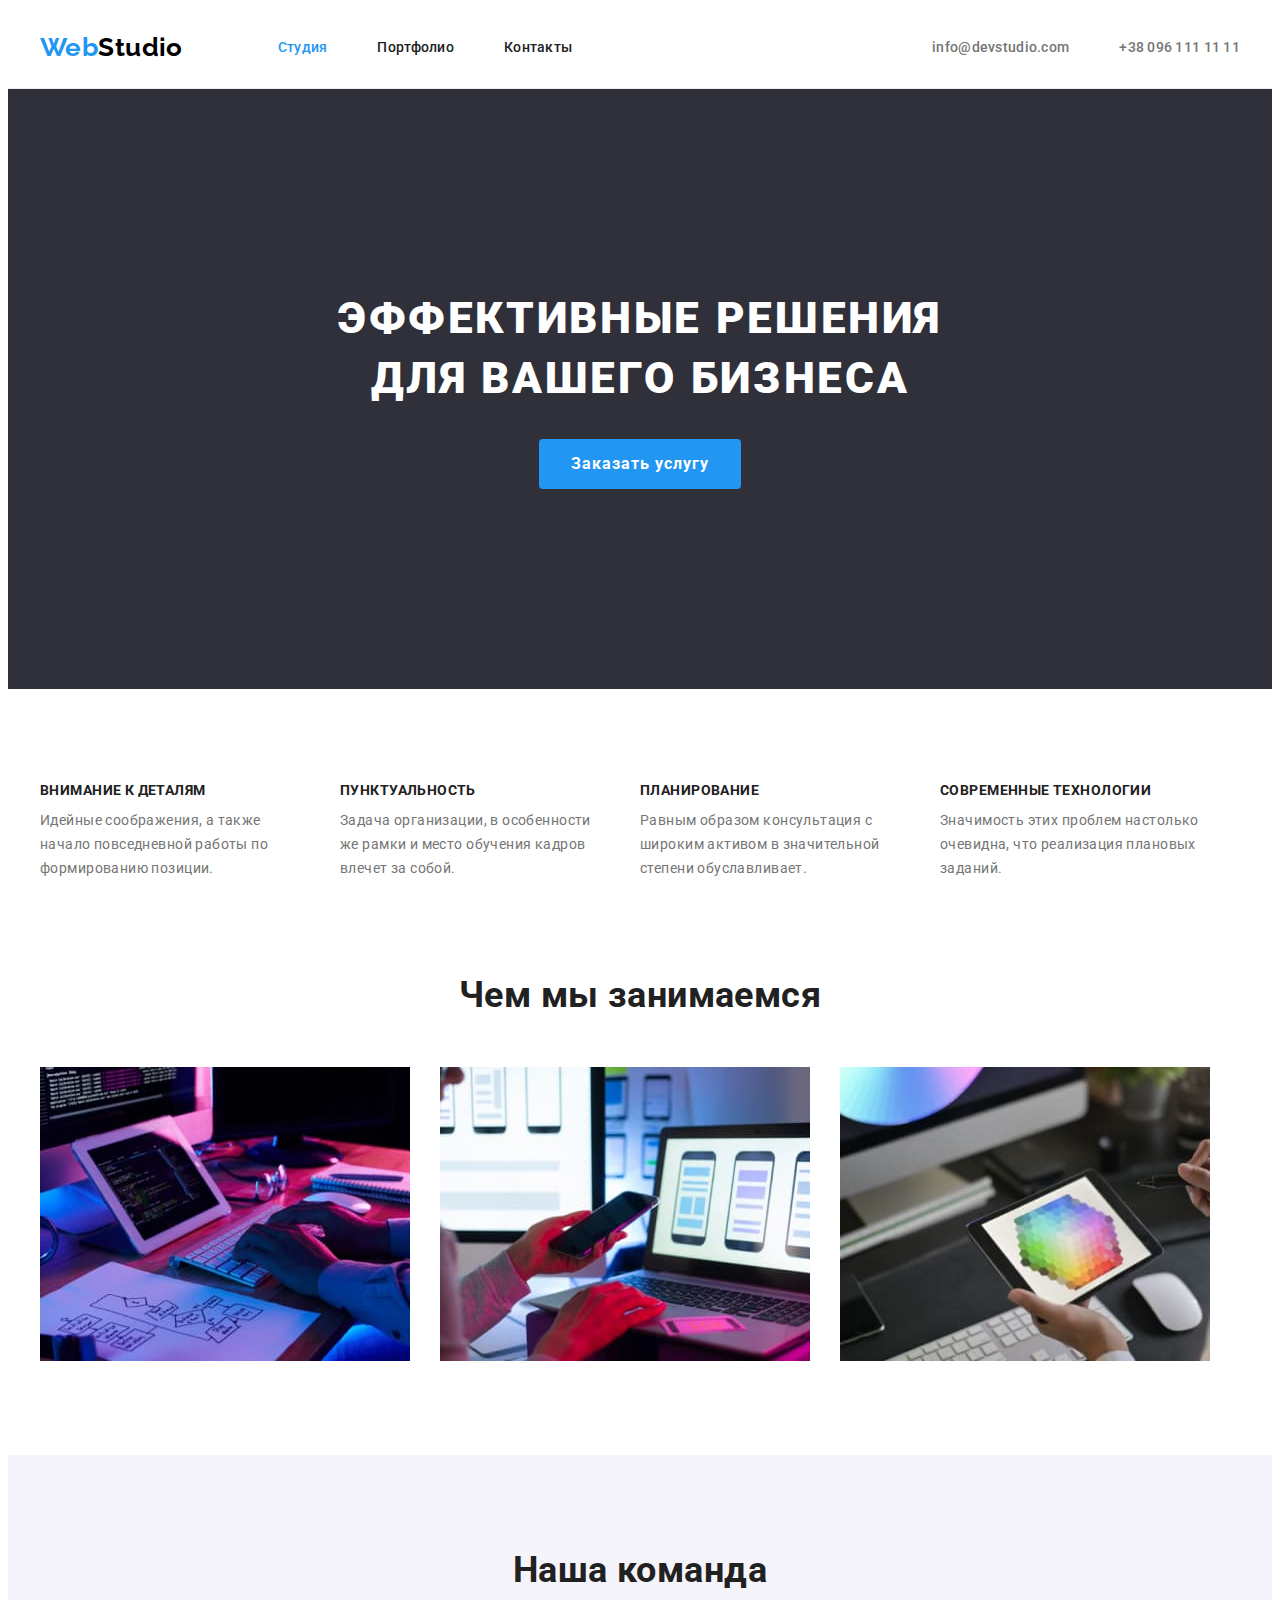
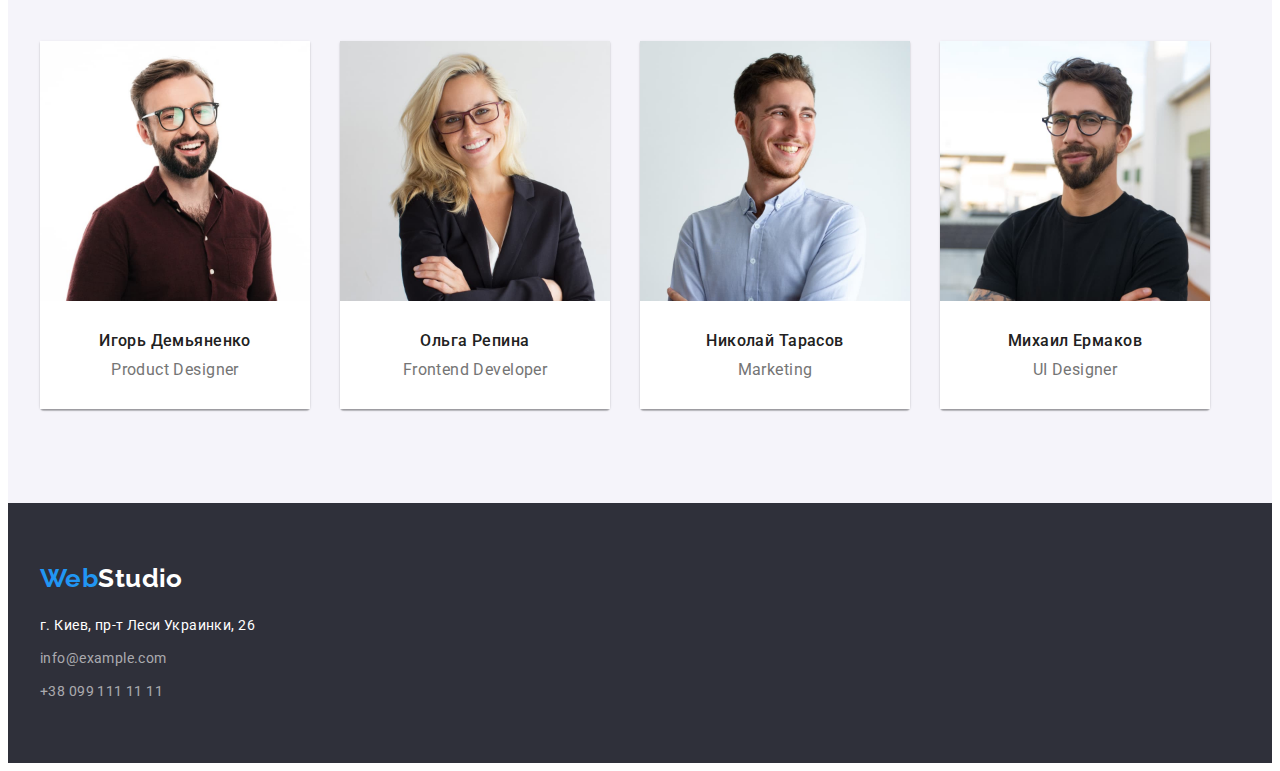
==== commit c8bc18c7: "исправляет ошибки" ====
--- a/index.html
+++ b/index.html
@@ -55,10 +55,12 @@
     </header>
     <main>
       <section class="hero">
-        <h1 class="hero-title">Эффективные решения для вашего бизнеса</h1>
-        <button type="button" class="button button-primary">
-          Заказать услугу
-        </button>
+        <div class="container">
+          <h1 class="hero-title">Эффективные решения для вашего бизнеса</h1>
+          <button type="button" class="button button-primary">
+            Заказать услугу
+          </button>
+        </div>
       </section>
       <section class="benefits section">
         <div class="container">
--- a/css/styles.css
+++ b/css/styles.css
@@ -18,6 +18,8 @@
   --footer-background-color: #2f303a;
   --hero-background-color: #2f303a;
   --button-accent-color: #188ce8;
+  --border-color-header: #ececec;
+  --border-color: #eeeeee;
 }
 ul {
   list-style: none;
@@ -36,6 +38,8 @@
 }
 img {
   display: block;
+  max-width: 100%;
+  height: auto;
 }
 
 .link {
@@ -74,7 +78,7 @@
 
 /* Шапка */
 .header {
-  border-bottom: 1px solid #ececec;
+  border-bottom: 1px solid var(--border-color);
 }
 .main-nav {
   display: flex;
@@ -95,10 +99,7 @@
   font-size: 26px;
   line-height: 1.19;
 }
-.logo:hover,
-.logo:focus {
-  color: var(--accent-color);
-}
+
 .logo-name {
   color: var(--accent-color);
 }
@@ -156,6 +157,8 @@
 /* секция герой */
 
 .hero {
+  padding-top: 200px;
+  padding-bottom: 200px;
   background-color: var(--hero-background-color);
   text-align: center;
 }
@@ -173,7 +176,10 @@
   background-color: var(--button-accent-color);
 }
 .hero-title {
+  width: 696px;
   margin-bottom: 30px;
+  margin-left: auto;
+  margin-right: auto;
   font-weight: 900;
   font-size: 44px;
   line-height: 1.36;
@@ -247,7 +253,10 @@
 }
 .card-content {
   padding: 20px 24px;
-  border: 1px solid #eeeeee;
+  border-left: 1px solid var(--border-color);
+  border-right: 1px solid var(--border-color);
+  border-bottom: 1px solid var(--border-color);
+  background-color: var(--white-color);
 }
 
 .project-item:nth-child(3n) {
@@ -318,6 +327,7 @@
   margin-right: 30px;
 }
 .container-foto {
+  background-color: var(--white-color);
   padding-top: 30px;
   padding-bottom: 30px;
 }
@@ -352,10 +362,6 @@
   margin-bottom: 20px;
   color: var(--white-color);
 }
-.footer .logo:hover,
-.footer .logo:link {
-  color: var(--accent-color);
-}
 
 .footer-contact .location {
   color: var(--white-color);
